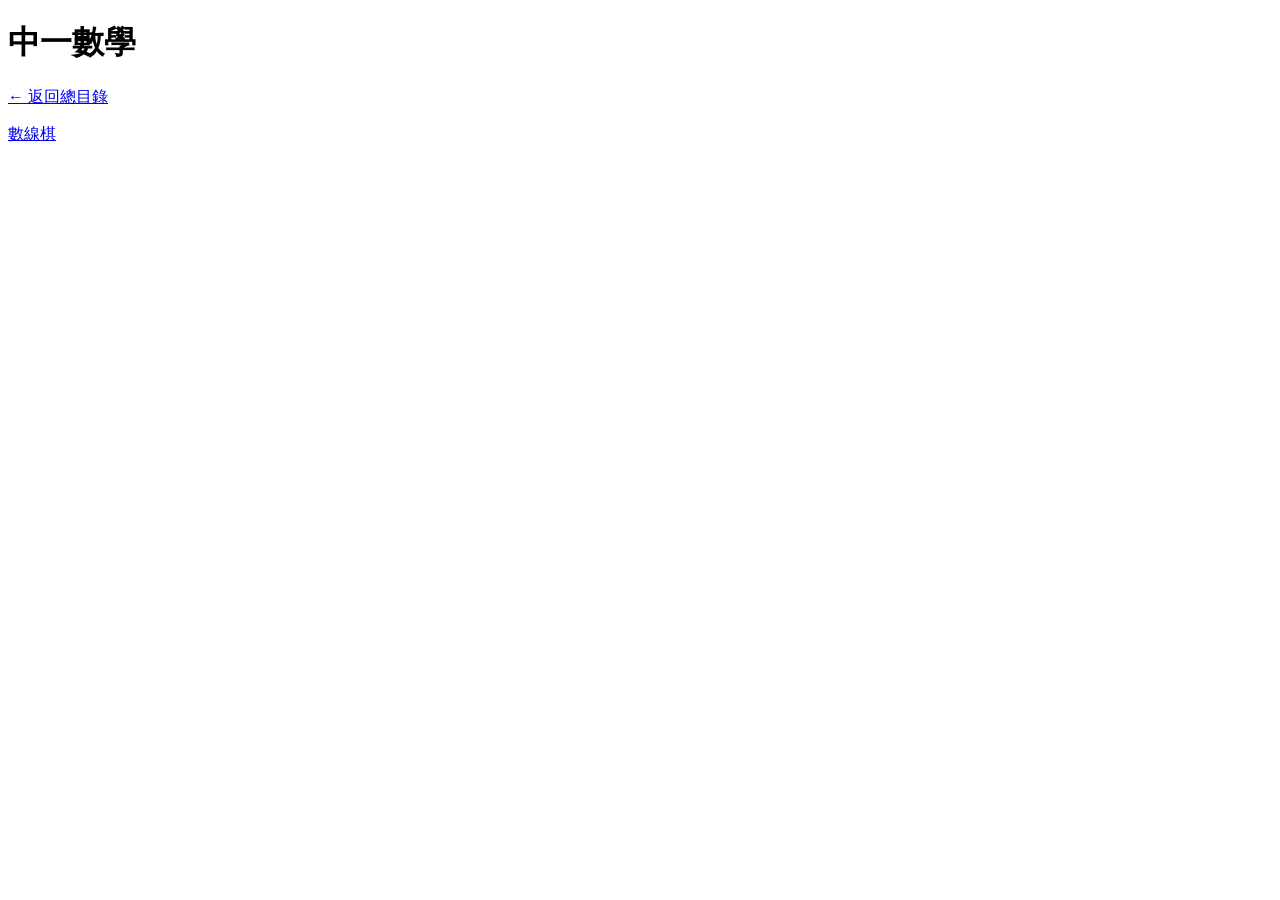
==== form1/index.html @ e861e45d "Create index.html" ====
<!DOCTYPE html>
<html lang="zh-Hant">
<head>
  <meta charset="UTF-8" />
  <title>中一數學</title>
</head>
<body>
  <h1>中一數學</h1>
  <p><a href="../">← 返回總目錄</a></p>
  <p><a href="number-line/">數線棋</a></p>
</body>
</html>
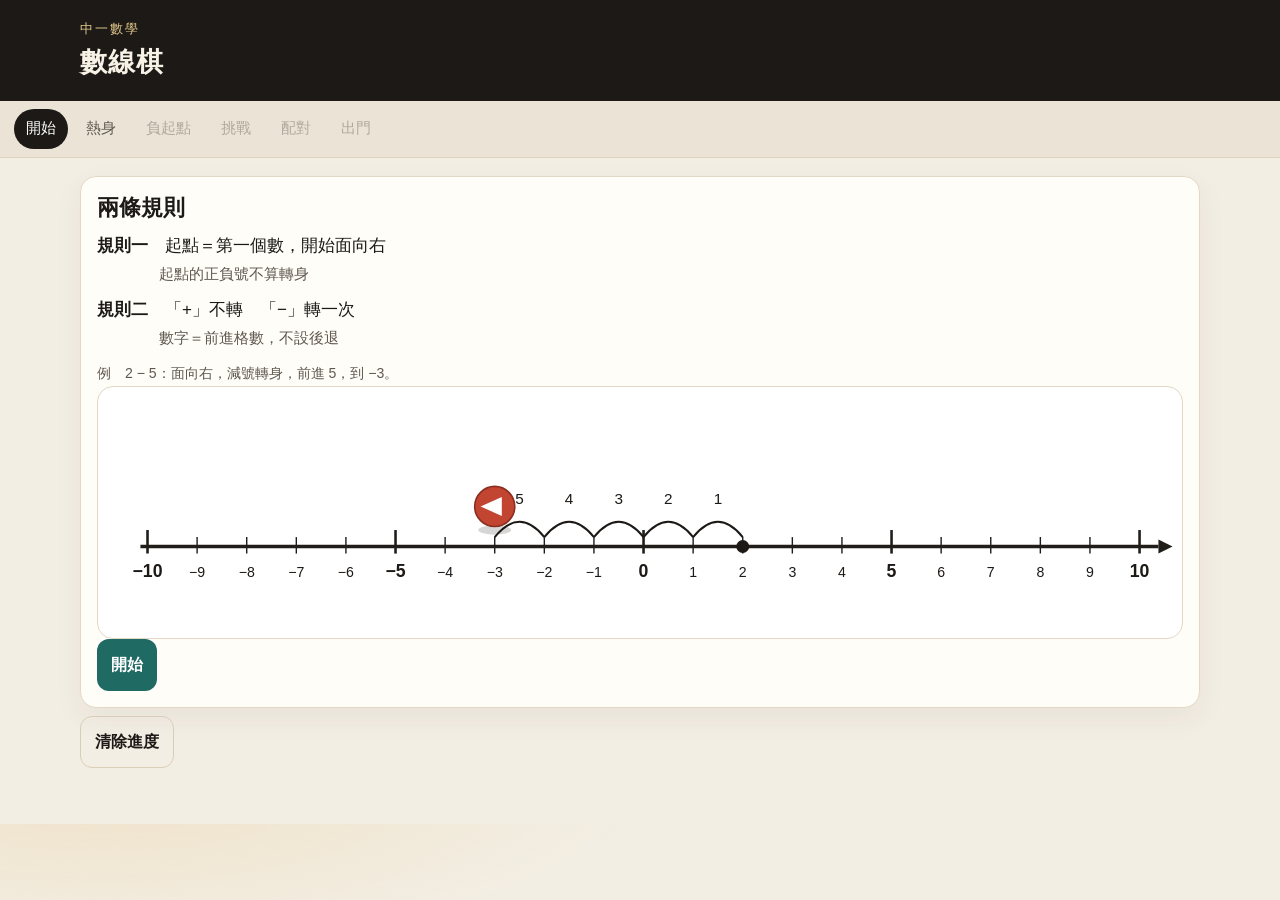
==== commit feab826b: "Add files via upload" ====
--- a/form1/index.html
+++ b/form1/index.html
@@ -1,12 +1,18 @@
 <!DOCTYPE html>
 <html lang="zh-Hant">
 <head>
-  <meta charset="UTF-8" />
-  <title>中一數學</title>
+  <meta charset="utf-8">
+  <meta name="viewport" content="width=device-width, initial-scale=1, viewport-fit=cover">
+  <meta name="description" content="香港中一數學自主學習：用數線棋行出有向數的加法和減法。">
+  <title>數線棋｜中一有向數加減</title>
+  <link rel="icon" href="data:image/svg+xml,%3Csvg xmlns='http://www.w3.org/2000/svg' viewBox='0 0 32 32'%3E%3Crect fill='%231c1916' width='32' height='32' rx='6'/%3E%3Cpath d='M4 20h22l-3-3 3-3' fill='none' stroke='%23f4efe4' stroke-width='2'/%3E%3Ccircle cx='14' cy='14' r='4' fill='%23c24532'/%3E%3C/svg%3E">
+  <link rel="stylesheet" href="css/style.css">
 </head>
 <body>
-  <h1>中一數學</h1>
-  <p><a href="../">← 返回總目錄</a></p>
-  <p><a href="number-line/">數線棋</a></p>
+  <div id="app"></div>
+  <p id="live" class="sr-only" aria-live="polite"></p>
+  <script src="js/engine.js"></script>
+  <script src="js/hints.js"></script>
+  <script src="js/app.js"></script>
 </body>
 </html>
--- a/form1/css/style.css
+++ b/form1/css/style.css
@@ -0,0 +1,449 @@
+:root {
+  --paper: #f3eee4;
+  --paper-deep: #e7dfd0;
+  --card: #fffdf8;
+  --ink: #1c1916;
+  --muted: #5f584f;
+  --line: #e3d8c6;
+  --seal: #c24532;
+  --seal-dark: #8c2f1f;
+  --pine: #1f6b64;
+  --pine-dark: #154e49;
+  --hint: #fff6e4;
+  --hint-line: #e4c98a;
+  --ok: #1c7a45;
+  --ok-bg: #e7f5ec;
+  --bad-bg: #fdeeea;
+  --shadow: 0 10px 30px rgba(48, 36, 18, 0.06);
+  --sans: "WenQuanYi Micro Hei", "Noto Sans CJK TC", "Noto Sans TC", "PingFang TC", "Microsoft JhengHei", "Droid Sans Fallback", sans-serif;
+}
+
+* { box-sizing: border-box; }
+html { scroll-behavior: smooth; }
+body {
+  margin: 0;
+  color: var(--ink);
+  background:
+    radial-gradient(900px 280px at 8% -40px, #efe2c8 0, transparent 60%),
+    var(--paper);
+  font-family: var(--sans);
+  font-size: 17px;
+  line-height: 1.65;
+}
+button, input, textarea { font-family: inherit; }
+button { cursor: pointer; }
+h1, h2, h3, p { margin: 0; }
+h1 { font-size: 1.7rem; letter-spacing: 0.04em; font-weight: 700; }
+h2 { font-size: 1.35rem; line-height: 1.35; }
+h3 { font-size: 1.05rem; }
+
+.sr-only {
+  position: absolute;
+  width: 1px;
+  height: 1px;
+  padding: 0;
+  margin: -1px;
+  overflow: hidden;
+  clip: rect(0, 0, 0, 0);
+  border: 0;
+}
+
+.wrap { width: min(1120px, calc(100% - 28px)); margin: 0 auto; }
+.top {
+  background: var(--ink);
+  color: #f7f1e6;
+  padding: 18px 0 16px;
+}
+.kicker {
+  color: #e2c98a;
+  font-size: 0.82rem;
+  letter-spacing: 0.14em;
+}
+.sub { color: #ddd4c6; margin-top: 4px; }
+.who { color: #f7f1e6; font-size: 0.92rem; margin-top: 6px; }
+
+.stepper {
+  display: flex;
+  gap: 6px;
+  overflow-x: auto;
+  padding: 8px 14px;
+  background: #ebe4d6;
+  border-bottom: 1px solid #ddd2c0;
+  position: sticky;
+  top: 0;
+  z-index: 30;
+  min-height: 52px;
+}
+.stepper button {
+  border: 0;
+  background: transparent;
+  color: var(--muted);
+  border-radius: 999px;
+  padding: 8px 12px;
+  min-height: 40px;
+  white-space: nowrap;
+  font-size: 0.95rem;
+}
+.stepper button[aria-current="step"] { background: var(--ink); color: #fff; }
+.stepper button.is-done { color: var(--ok); }
+.stepper button[aria-current="step"].is-done { color: #fff; }
+.stepper button:disabled { opacity: 0.42; cursor: not-allowed; }
+
+main { padding: 18px 0 48px; }
+.card {
+  background: var(--card);
+  border: 1px solid var(--line);
+  border-radius: 16px;
+  box-shadow: var(--shadow);
+  padding: 16px;
+}
+.card + .card, .stack > * + * { margin-top: 14px; }
+.lead { color: var(--muted); margin: 6px 0 12px; }
+.fine { color: var(--muted); font-size: 0.88rem; margin-top: 8px; }
+
+.play-layout { display: flex; flex-direction: column; gap: 14px; }
+.main-col, aside { display: flex; flex-direction: column; gap: 14px; min-width: 0; }
+@media (max-width: 979px) {
+  .play-layout aside { display: contents; }
+  .play-layout .rules { order: -1; }
+  .play-layout .main-col { order: 0; }
+  .play-layout .log { order: 1; }
+}
+
+.rules details { border-top: 1px solid var(--line); padding-top: 8px; margin-top: 4px; }
+.rules summary { cursor: pointer; font-weight: 700; min-height: 44px; display: flex; align-items: center; }
+.rules p { margin: 0 0 10px; }
+.tag {
+  display: inline-block;
+  background: #f3e2c2;
+  color: #6a4b16;
+  border-radius: 999px;
+  padding: 0 8px;
+  font-size: 0.82rem;
+  margin-left: 6px;
+}
+
+.name-row { display: grid; grid-template-columns: 1fr 1fr; gap: 10px; }
+.field { display: flex; flex-direction: column; gap: 4px; font-weight: 700; }
+.field span { font-weight: 700; }
+input[type="text"], textarea {
+  width: 100%;
+  border: 1px solid #d9cdb8;
+  background: #fff;
+  border-radius: 12px;
+  padding: 10px 12px;
+  font-size: 16px;
+  color: var(--ink);
+}
+textarea { min-height: 96px; resize: vertical; line-height: 1.6; }
+input:focus, textarea:focus, button:focus-visible {
+  outline: 3px solid #efc56a;
+  outline-offset: 2px;
+}
+
+.q-head { display: flex; justify-content: space-between; gap: 8px; align-items: baseline; }
+.q-no { color: var(--pine-dark); font-weight: 700; letter-spacing: 0.04em; }
+.expr { font-size: 2rem; line-height: 1.3; letter-spacing: 0.03em; margin: 8px 0; }
+.tk { padding: 0 4px; border-radius: 8px; }
+.tk.now { background: #f8dfd6; box-shadow: inset 0 -3px 0 var(--seal); }
+.tk.done { color: #6d675e; }
+.count { text-decoration: underline; text-underline-offset: 4px; }
+.status { background: #f7f3ea; border-radius: 12px; padding: 10px 12px; }
+
+.chips { display: flex; flex-wrap: wrap; gap: 8px; }
+.chips button, .pair-switch button {
+  border: 1px solid #d9cdb8;
+  background: #fff;
+  border-radius: 999px;
+  min-height: 40px;
+  padding: 6px 12px;
+}
+.chips button.current, .pair-switch button.current { background: var(--ink); color: #fff; border-color: var(--ink); }
+.chips button.done { border-color: #9dceb0; }
+
+.board-scroll {
+  overflow-x: auto;
+  -webkit-overflow-scrolling: touch;
+  touch-action: pan-x;
+  background: #fff;
+  border: 1px solid var(--line);
+  border-radius: 16px;
+  padding: 4px 0 0;
+}
+.board-scroll svg { width: 100%; min-width: 640px; height: auto; display: block; }
+.stage {
+  position: sticky;
+  top: 52px;
+  z-index: 20;
+  background: var(--paper);
+  padding-top: 8px;
+}
+.rules { list-style: none; margin: 8px 0 12px; padding: 0; }
+.rules li { margin: 10px 0; }
+.rules .note { margin: 2px 0 0 4.2em; color: var(--muted); font-size: 0.92rem; }
+.stw {
+  background: var(--hint);
+  border: 1px solid var(--hint-line);
+  border-radius: 12px;
+  padding: 6px 10px;
+  margin: 4px 0 6px;
+}
+.stw p { font-size: 1.05rem; line-height: 1.35; margin: 2px 0; }
+.stw input { margin-top: 6px; }
+.stw-row { display: flex; gap: 8px; align-items: center; margin-top: 6px; }
+.stw-row input { margin-top: 0; flex: 1; }
+.stw-row .btn { width: auto; flex: 0 0 96px; margin: 0; }
+.stw .note { margin: 6px 0 0; }
+.stw-q { font-size: 1.2rem; line-height: 1.45; margin-bottom: 10px; }
+.stw-title {
+  font-size: 1.15rem;
+  letter-spacing: 0.16em;
+  margin: 0 0 4px;
+}
+.odd-row { display: flex; gap: 6px; align-items: center; margin-top: 6px; }
+.odd-row input { margin: 0; flex: 1 1 auto; min-width: 0; }
+.odd-row .chip { flex: 0 0 44px; }
+.odd-row .btn { flex: 0 0 72px; min-height: 40px; margin: 0; }
+.choice-row { display: flex; flex-wrap: wrap; gap: 6px; align-items: center; margin-top: 6px; }
+.choice-row span { flex: 0 0 auto; color: var(--muted); font-size: 0.92rem; }
+.chip {
+  border: 1px solid #d9cdb8;
+  background: #fff;
+  color: var(--ink);
+  border-radius: 10px;
+  min-height: 40px;
+  padding: 4px 10px;
+  font-weight: 700;
+  flex: 1 1 44px;
+}
+.chip.sel { background: var(--ink); color: #fff; border-color: var(--ink); }
+.sum-line { font-size: 1.08rem; line-height: 2; margin: 12px 0; }
+input[type="text"].sum {
+  width: 3.4em;
+  display: inline-block;
+  margin: 0 4px;
+  padding: 8px 6px;
+  text-align: center;
+  vertical-align: middle;
+}
+input[type="text"].sum.wide { width: min(12em, 72%); }
+.workspace { display: flex; flex-direction: column; gap: 12px; }
+.record {
+  background: var(--card);
+  border: 1px solid var(--line);
+  border-radius: 16px;
+  padding: 12px;
+}
+.record h2 { font-size: 1.05rem; margin-bottom: 8px; }
+.record td:first-child { font-weight: 700; }
+.see-list { display: flex; flex-wrap: wrap; gap: 8px 18px; margin-bottom: 14px; }
+.see-expr { font-size: 1.7rem; font-weight: 700; letter-spacing: 0.02em; line-height: 1.3; }
+.tiles { display: grid; grid-template-columns: 1fr 1fr; gap: 10px; margin: 12px 0; }
+.tile {
+  min-height: 72px;
+  border-radius: 14px;
+  border: 2px solid #e3d8c6;
+  background: #fff;
+  font-size: clamp(1rem, 4.2vw, 1.35rem);
+  font-weight: 700;
+  line-height: 1.25;
+  padding: 8px 6px;
+  touch-action: manipulation;
+}
+.tile.sel { border-color: var(--pine); background: #e7f3f2; }
+.tile.ok { border-color: var(--ok); background: var(--ok-bg); color: var(--ok); }
+.logline { font-size: 1rem; color: var(--ink); }
+.legend { display: flex; flex-wrap: wrap; gap: 12px; color: var(--muted); font-size: 0.9rem; }
+.swatch { display: inline-block; width: 10px; height: 10px; border-radius: 50%; background: var(--ink); margin-right: 4px; }
+.swatch.piece { background: var(--seal); }
+
+.facing-flag {
+  display: flex;
+  justify-content: space-between;
+  gap: 8px;
+  align-items: center;
+  background: #fff;
+  border: 1px dashed #e0d3bf;
+  border-radius: 12px;
+  padding: 8px 12px;
+}
+.facing-flag strong { font-size: 1.35rem; letter-spacing: 0.04em; }
+.face-left strong { color: var(--seal-dark); }
+.face-right strong { color: var(--pine-dark); }
+
+.controls {
+  position: sticky;
+  bottom: 0;
+  z-index: 6;
+  background: rgba(255, 253, 248, 0.96);
+  border: 1px solid var(--line);
+  border-radius: 16px;
+  padding: 10px;
+  box-shadow: 0 -8px 24px rgba(48, 36, 18, 0.06);
+  display: flex;
+  flex-direction: column;
+  gap: 8px;
+}
+.btn-row { display: flex; flex-wrap: wrap; gap: 8px; }
+.btn {
+  border: 0;
+  border-radius: 12px;
+  min-height: 52px;
+  padding: 10px 14px;
+  font-size: 1.02rem;
+  font-weight: 700;
+  flex: 1 1 140px;
+}
+.btn-turn { background: var(--seal); color: white; }
+.btn-turn:hover { background: var(--seal-dark); }
+.btn-go, .btn-primary { background: var(--pine); color: white; }
+.btn-go:hover, .btn-primary:hover { background: var(--pine-dark); }
+.btn-commit { background: #24342f; color: white; flex: 1 1 200px; }
+.btn-ghost, .btn-back {
+  background: transparent;
+  color: var(--ink);
+  border: 1px solid #d9cdb8;
+  font-weight: 600;
+}
+.btn-back { border-style: dashed; color: var(--muted); flex: 0 1 120px; }
+.btn:disabled { opacity: 0.45; cursor: not-allowed; }
+.btn-next { background: var(--ok); color: white; }
+
+.notice, .hint {
+  border-radius: 12px;
+  padding: 12px 14px;
+}
+.notice { background: var(--bad-bg); }
+.notice.ok { background: var(--ok-bg); }
+.hint { background: var(--hint); border: 1px solid var(--hint-line); scroll-margin-bottom: 220px; }
+button, .btn { touch-action: manipulation; }
+.hint-kicker { font-size: 0.82rem; letter-spacing: 0.08em; color: #8a5a12; font-weight: 700; }
+
+table { width: 100%; border-collapse: collapse; font-size: 0.92rem; }
+.table-scroll { overflow-x: auto; }
+th, td { border-bottom: 1px solid var(--line); padding: 7px 6px; text-align: center; white-space: nowrap; }
+th { font-size: 0.82rem; color: var(--muted); font-weight: 700; }
+td.expr-cell, th.expr-cell { text-align: left; }
+tr.live { background: #fff6e4; }
+tr.sample { color: var(--muted); }
+.arrows { letter-spacing: 0.12em; font-size: 1.05rem; }
+caption { text-align: left; font-weight: 700; margin-bottom: 6px; }
+
+.compare { display: grid; grid-template-columns: 1fr 1fr; gap: 8px; }
+.compare div, .mini {
+  background: #f7f3ea;
+  border-radius: 12px;
+  padding: 10px;
+}
+.match-ok { color: var(--ok); font-weight: 700; }
+.match-no { color: var(--seal-dark); font-weight: 700; }
+
+.board-off {
+  border: 2px dashed #c8bba6;
+  border-radius: 16px;
+  min-height: 140px;
+  display: flex;
+  align-items: center;
+  justify-content: center;
+  text-align: center;
+  padding: 24px;
+  background: repeating-linear-gradient(-45deg, #f7f3ea, #f7f3ea 8px, #f3eee4 8px, #f3eee4 16px);
+  color: var(--muted);
+  font-weight: 700;
+}
+.exit-q { padding: 12px 0; border-bottom: 1px solid var(--line); }
+.exit-q label { font-weight: 700; font-size: 1.15rem; }
+.exit-q input { max-width: 180px; margin-left: 8px; font-size: 1.15rem; }
+.done-banner { background: var(--ok-bg); border: 1px solid #b7dfc6; border-radius: 16px; padding: 16px; }
+.footer { color: var(--muted); font-size: 0.88rem; padding-bottom: 8px; }
+.footer button { margin-top: 8px; }
+
+.demo-say {
+  font-size: 1.08rem;
+  background: #f7f3ea;
+  border-radius: 12px;
+  padding: 12px;
+  min-height: 72px;
+}
+
+@media (min-width: 801px) {
+  .stage { position: static; }
+  .controls { position: static; }
+  .stage .stw { scroll-margin-top: 72px; }
+}
+@media (min-width: 980px) {
+  .play-layout { display: grid; grid-template-columns: minmax(0, 1fr) 360px; align-items: start; }
+  aside { position: sticky; top: 72px; }
+  .expr { font-size: 2.4rem; }
+  .name-row.single { grid-template-columns: 1fr 1fr 1fr; }
+  .workspace {
+    display: grid;
+    grid-template-columns: minmax(0, 1fr) 320px;
+    align-items: start;
+  }
+  .workspace .record { position: sticky; top: 64px; grid-column: 2; grid-row: 1 / span 3; }
+  .workspace .stage,
+  .workspace .below,
+  .workspace > .card { grid-column: 1; }
+  .stage:has(.stw) {
+    display: grid;
+    grid-template-columns: minmax(0, 1fr) minmax(280px, 380px);
+    column-gap: 18px;
+    align-items: start;
+  }
+  .stage:has(.stw) .expr { grid-column: 1; grid-row: 1; }
+  .stage:has(.stw) .status { grid-column: 1; grid-row: 2; }
+  .stage:has(.stw) .stw { grid-column: 2; grid-row: 1 / span 2; margin: 0; }
+  .stage:has(.stw) .board-scroll { grid-column: 1 / -1; grid-row: 3; }
+  .stage:has(.stw) .controls { grid-column: 1 / -1; grid-row: 4; }
+}
+@media (max-width: 800px) {
+  .name-row, .compare { grid-template-columns: 1fr; }
+  .top { padding: 8px 0 6px; }
+  h1 { font-size: 1.28rem; }
+  main { padding: 8px 0 28px; }
+  .stepper { padding: 4px 8px; min-height: 44px; }
+  .expr { font-size: 1.45rem; margin: 2px 0; }
+  .status { padding: 4px 8px; font-size: 0.95rem; line-height: 1.4; }
+  .stage { top: 44px; padding-top: 4px; }
+  .stage .stw {
+    padding: 4px 8px;
+    margin: 2px 0 4px;
+    scroll-margin-top: 56px;
+    scroll-margin-bottom: 196px;
+  }
+  .stage .stw h2 { font-size: 0.95rem; margin: 0; line-height: 1.15; letter-spacing: 0.12em; }
+  .stage .stw p { margin: 0; font-size: 0.92rem; line-height: 1.25; }
+  .stage .stw .stw-row { margin-top: 4px; }
+  .stage .stw .btn { min-height: 40px; padding: 6px 10px; flex-basis: 84px; }
+  .stage .stw .odd-row { margin-top: 4px; gap: 4px; }
+  .stage .stw .odd-row .btn { flex: 0 0 64px; min-height: 36px; padding: 4px; }
+  .stage .stw .odd-row .chip { flex: 0 0 40px; min-height: 36px; }
+  .stage .stw .choice-row { margin-top: 4px; gap: 4px; flex-wrap: nowrap; }
+  .stage .stw .choice-row span { font-size: 0.82rem; }
+  .stage .stw .chip { min-height: 36px; padding: 2px 4px; font-size: 0.95rem; }
+  .workspace:has(.stage) { padding-bottom: 188px; }
+  .board-scroll { overflow-y: hidden; }
+  .board-scroll svg { width: 680px; max-width: none; height: 132px; }
+  .stage .controls {
+    position: fixed;
+    left: 0;
+    right: 0;
+    bottom: 0;
+    z-index: 25;
+    border-radius: 16px 16px 0 0;
+    padding: 8px 12px calc(8px + env(safe-area-inset-bottom));
+    box-shadow: 0 -8px 24px rgba(48, 36, 18, 0.12);
+  }
+  .stage ~ .below,
+  .stage ~ .footer { margin-bottom: 0; padding-bottom: 8px; }
+  .workspace:has(.stage) ~ .footer { margin-bottom: 168px; }
+  .btn { flex-basis: calc(50% - 8px); min-height: 48px; }
+  .stage .controls .btn { flex: 1 1 0; min-width: 0; }
+  .facing-flag { padding: 4px 10px; }
+  .facing-flag strong { font-size: 1.2rem; }
+  .tile { min-height: 64px; }
+}
+@media (prefers-reduced-motion: reduce) {
+  html { scroll-behavior: auto; }
+}
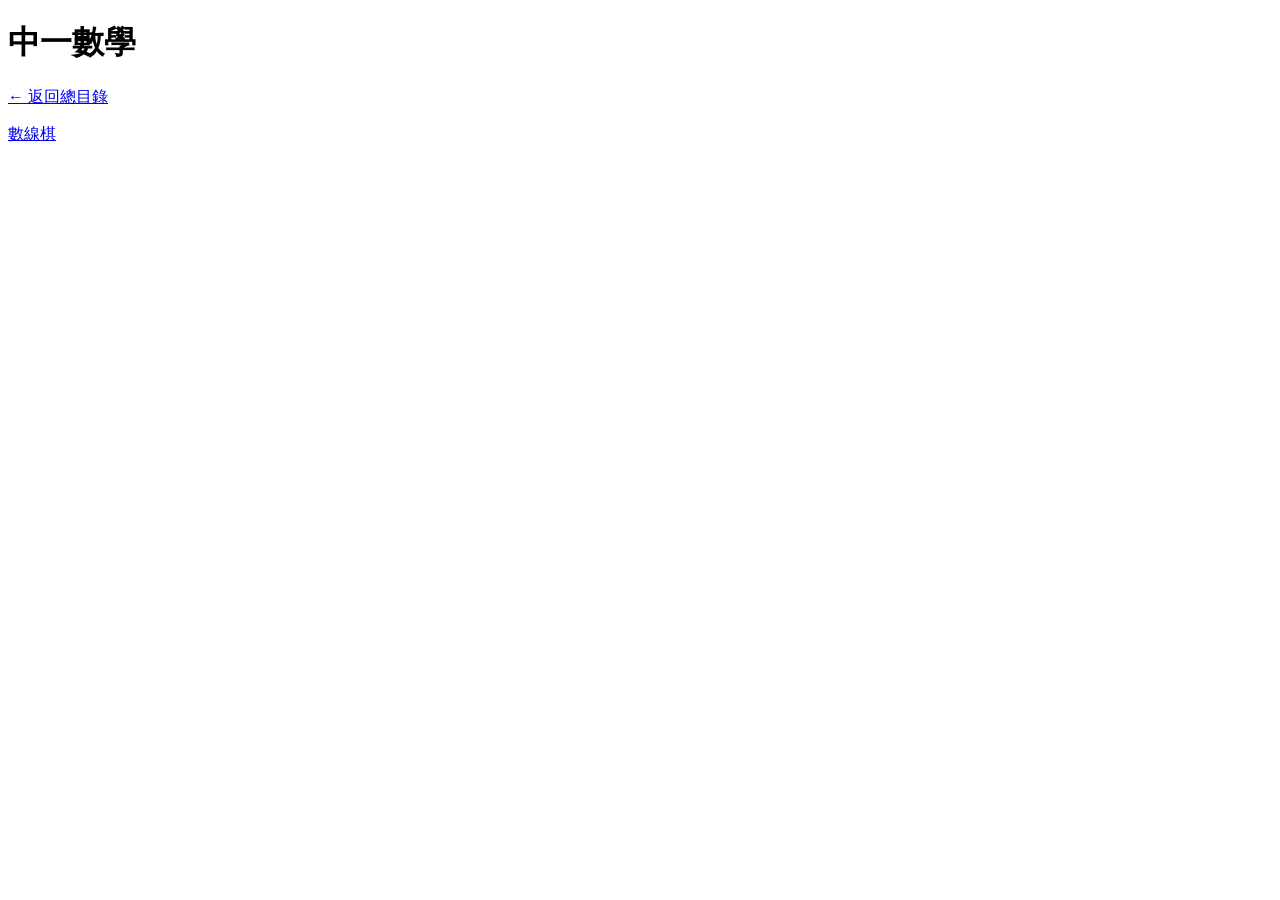
==== commit d8176595: "加中一目錄" ====
--- a/form1/index.html
+++ b/form1/index.html
@@ -1,18 +1,12 @@
 <!DOCTYPE html>
 <html lang="zh-Hant">
 <head>
-  <meta charset="utf-8">
-  <meta name="viewport" content="width=device-width, initial-scale=1, viewport-fit=cover">
-  <meta name="description" content="香港中一數學自主學習：用數線棋行出有向數的加法和減法。">
-  <title>數線棋｜中一有向數加減</title>
-  <link rel="icon" href="data:image/svg+xml,%3Csvg xmlns='http://www.w3.org/2000/svg' viewBox='0 0 32 32'%3E%3Crect fill='%231c1916' width='32' height='32' rx='6'/%3E%3Cpath d='M4 20h22l-3-3 3-3' fill='none' stroke='%23f4efe4' stroke-width='2'/%3E%3Ccircle cx='14' cy='14' r='4' fill='%23c24532'/%3E%3C/svg%3E">
-  <link rel="stylesheet" href="css/style.css">
+  <meta charset="UTF-8" />
+  <title>中一數學</title>
 </head>
 <body>
-  <div id="app"></div>
-  <p id="live" class="sr-only" aria-live="polite"></p>
-  <script src="js/engine.js"></script>
-  <script src="js/hints.js"></script>
-  <script src="js/app.js"></script>
+  <h1>中一數學</h1>
+  <p><a href="../">← 返回總目錄</a></p>
+  <p><a href="number-line/">數線棋</a></p>
 </body>
 </html>
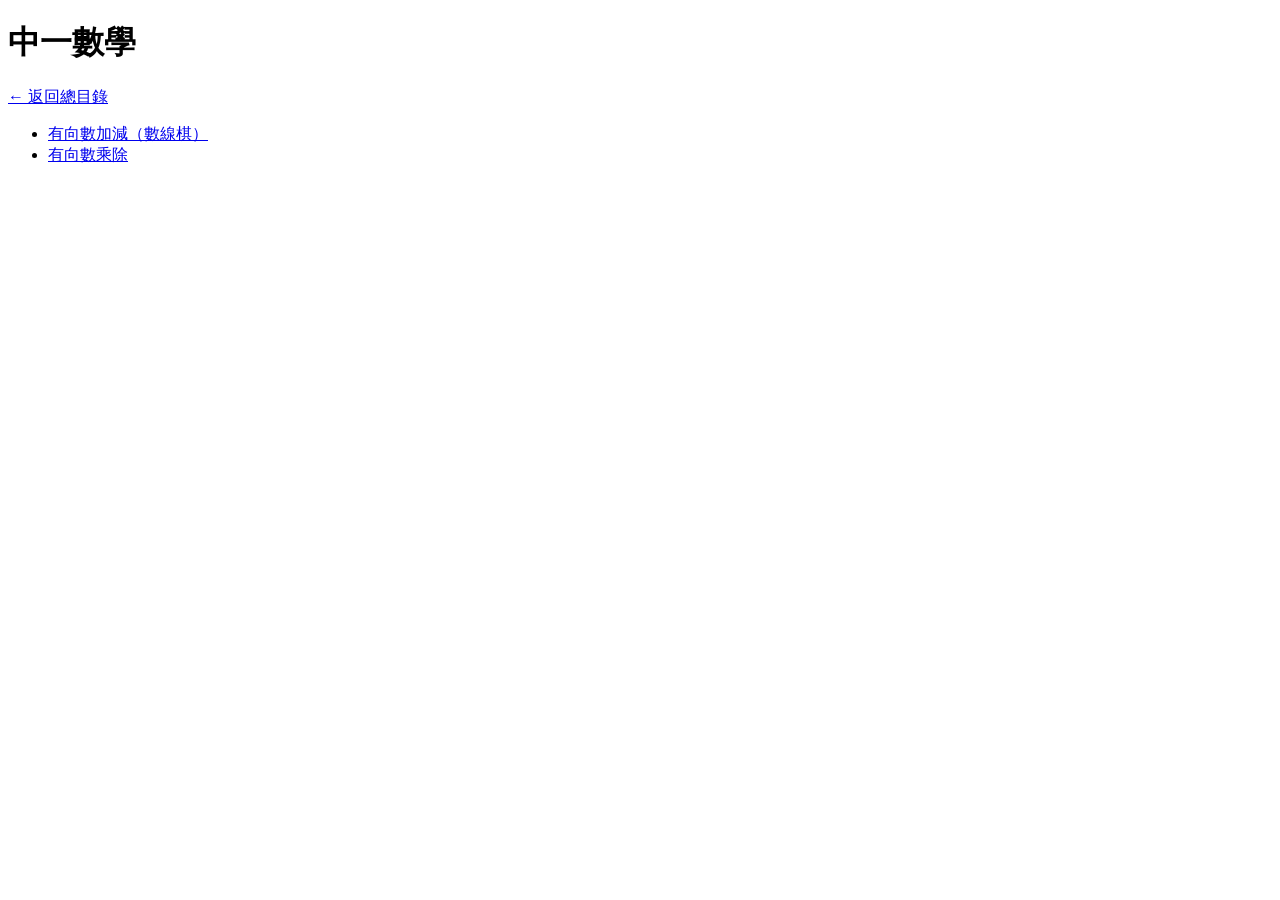
==== commit e80e4c0b: "Add files via upload" ====
--- a/form1/index.html
+++ b/form1/index.html
@@ -2,11 +2,15 @@
 <html lang="zh-Hant">
 <head>
   <meta charset="UTF-8" />
+  <meta name="viewport" content="width=device-width, initial-scale=1" />
   <title>中一數學</title>
 </head>
 <body>
   <h1>中一數學</h1>
   <p><a href="../">← 返回總目錄</a></p>
-  <p><a href="number-line/">數線棋</a></p>
+  <ul>
+    <li><a href="number-line/">有向數加減（數線棋）</a></li>
+    <li><a href="directed-mult-div/">有向數乘除</a></li>
+  </ul>
 </body>
 </html>
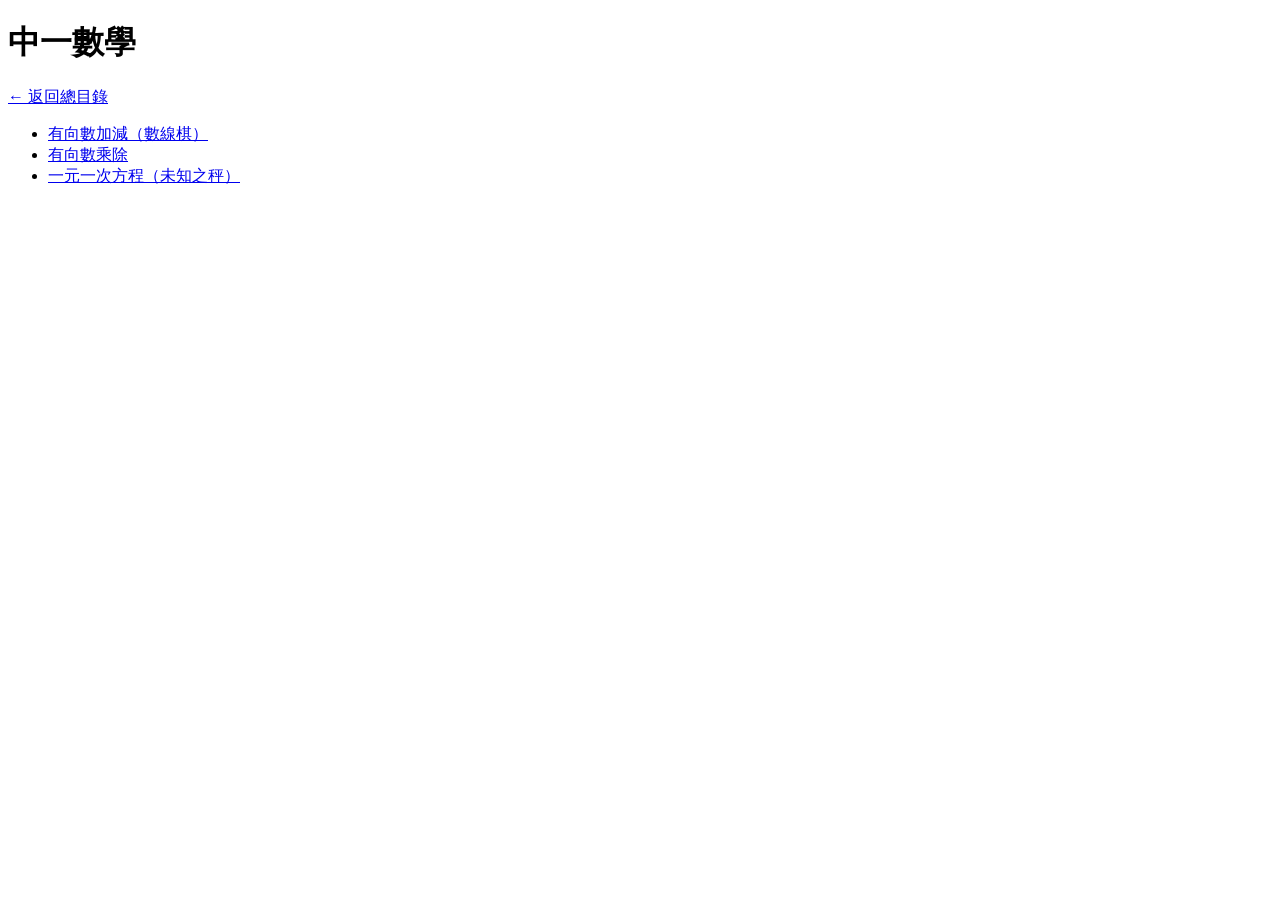
==== commit 9e9829ae: "Add playable chapter 1 of 未知之秤 for one-step equations. Students keep the balance level by moving a w" ====
--- a/form1/index.html
+++ b/form1/index.html
@@ -11,6 +11,7 @@
   <ul>
     <li><a href="number-line/">有向數加減（數線棋）</a></li>
     <li><a href="directed-mult-div/">有向數乘除</a></li>
+    <li><a href="unknown-scale/">一元一次方程（未知之秤）</a></li>
   </ul>
 </body>
 </html>
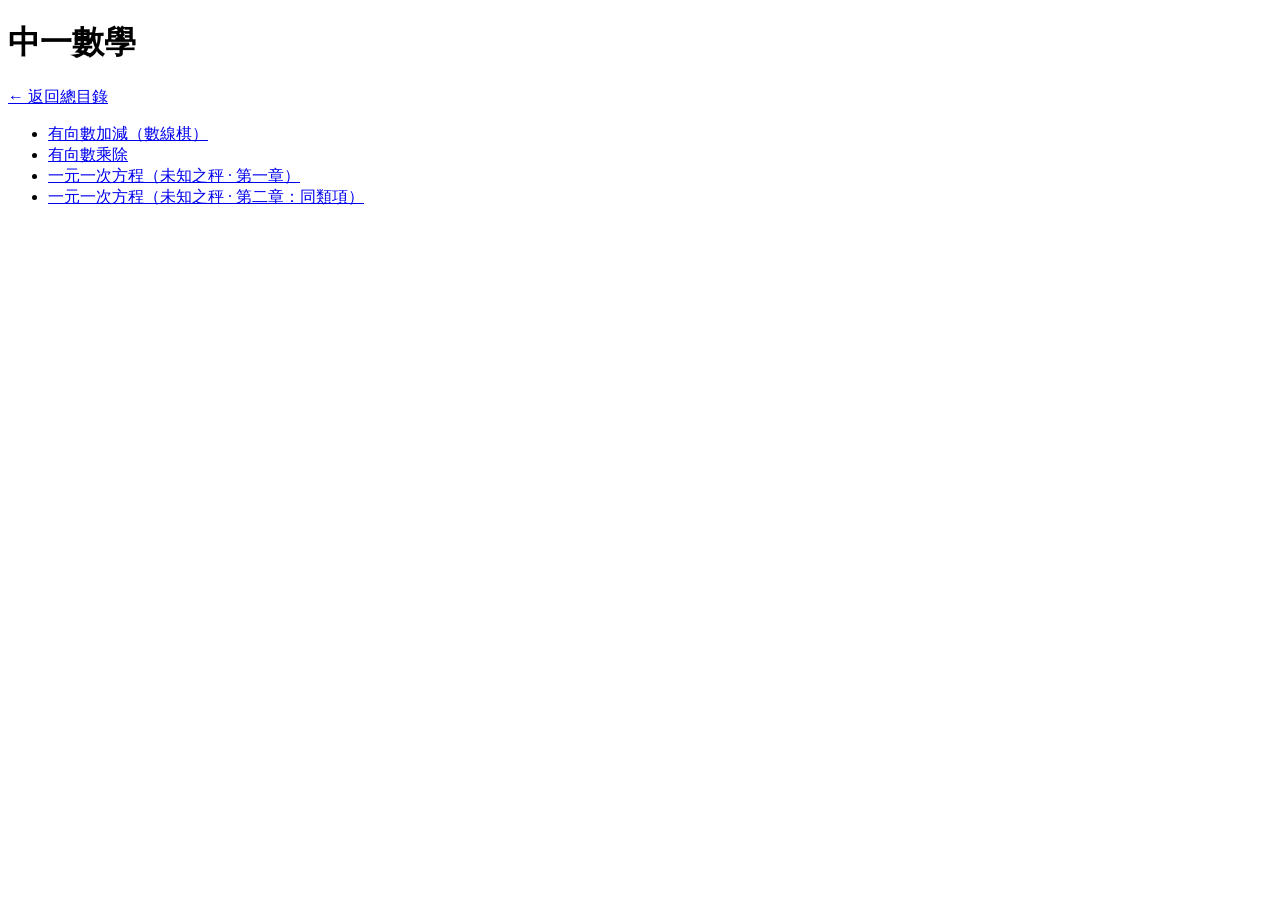
==== commit 2359279f: "加入《未知之秤》第二章：同類項與兩邊的 x 新章在 form1/unknown-scale-like-terms，用拖曳合併同色項，並把加減項拖到另一盤時放下相反項。乘除仍只用按鈕。第一章只加了通往第" ====
--- a/form1/index.html
+++ b/form1/index.html
@@ -11,7 +11,8 @@
   <ul>
     <li><a href="number-line/">有向數加減（數線棋）</a></li>
     <li><a href="directed-mult-div/">有向數乘除</a></li>
-    <li><a href="unknown-scale/">一元一次方程（未知之秤）</a></li>
+    <li><a href="unknown-scale/">一元一次方程（未知之秤 · 第一章）</a></li>
+    <li><a href="unknown-scale-like-terms/">一元一次方程（未知之秤 · 第二章：同類項）</a></li>
   </ul>
 </body>
 </html>
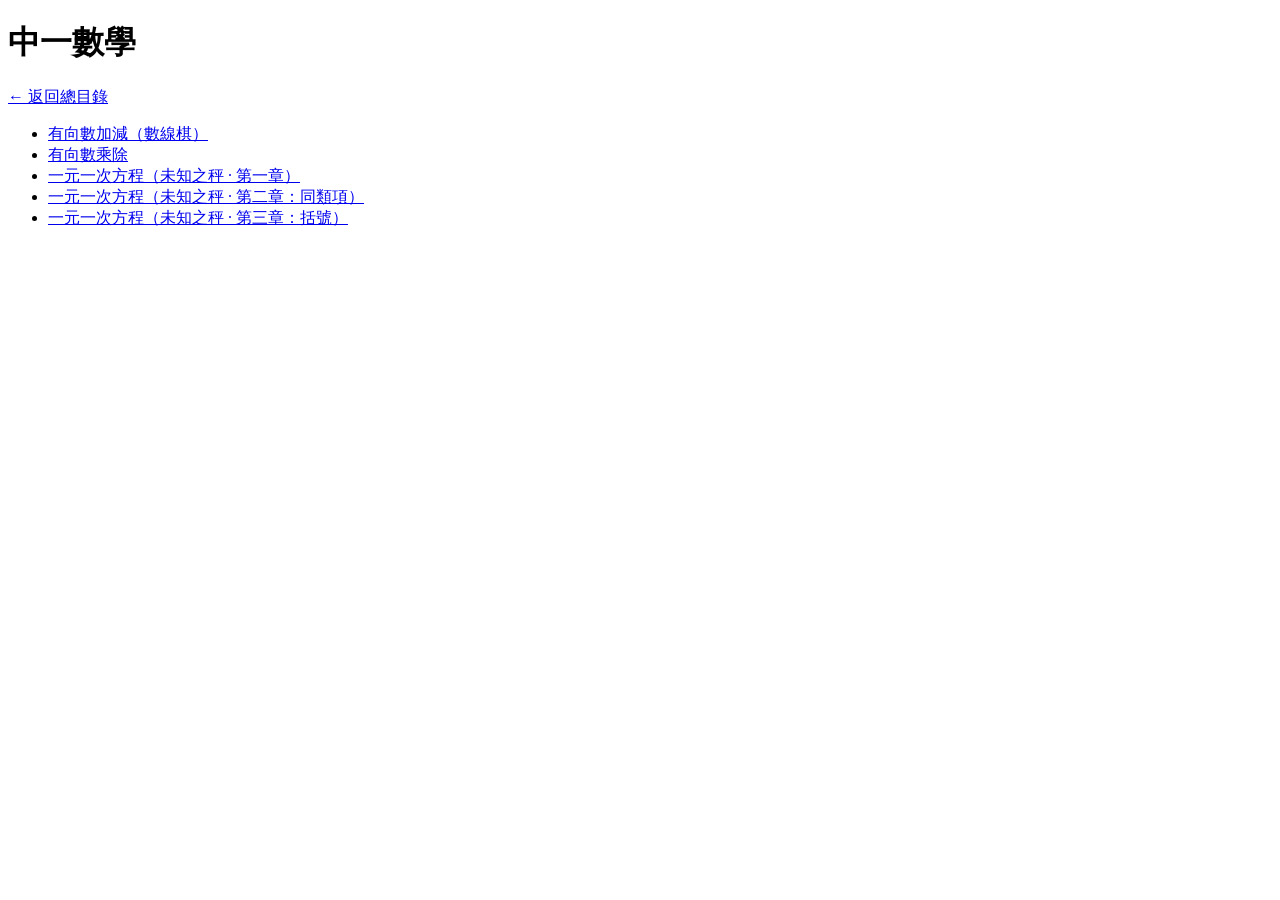
==== commit ec4a3aa9: "加入第三章括號：由長方形分割到兩邊括號方程 學生先求面積，再把 13 分成 10 和 3，並在展開式出現之前回答觀察問題。漏乘的區域會標出來。方程接受先除或先拆，左右括號都可以處理。引導和挑戰的解不是" ====
--- a/form1/index.html
+++ b/form1/index.html
@@ -13,6 +13,7 @@
     <li><a href="directed-mult-div/">有向數乘除</a></li>
     <li><a href="unknown-scale/">一元一次方程（未知之秤 · 第一章）</a></li>
     <li><a href="unknown-scale-like-terms/">一元一次方程（未知之秤 · 第二章：同類項）</a></li>
+    <li><a href="unknown-scale-brackets/">一元一次方程（未知之秤 · 第三章：括號）</a></li>
   </ul>
 </body>
 </html>
